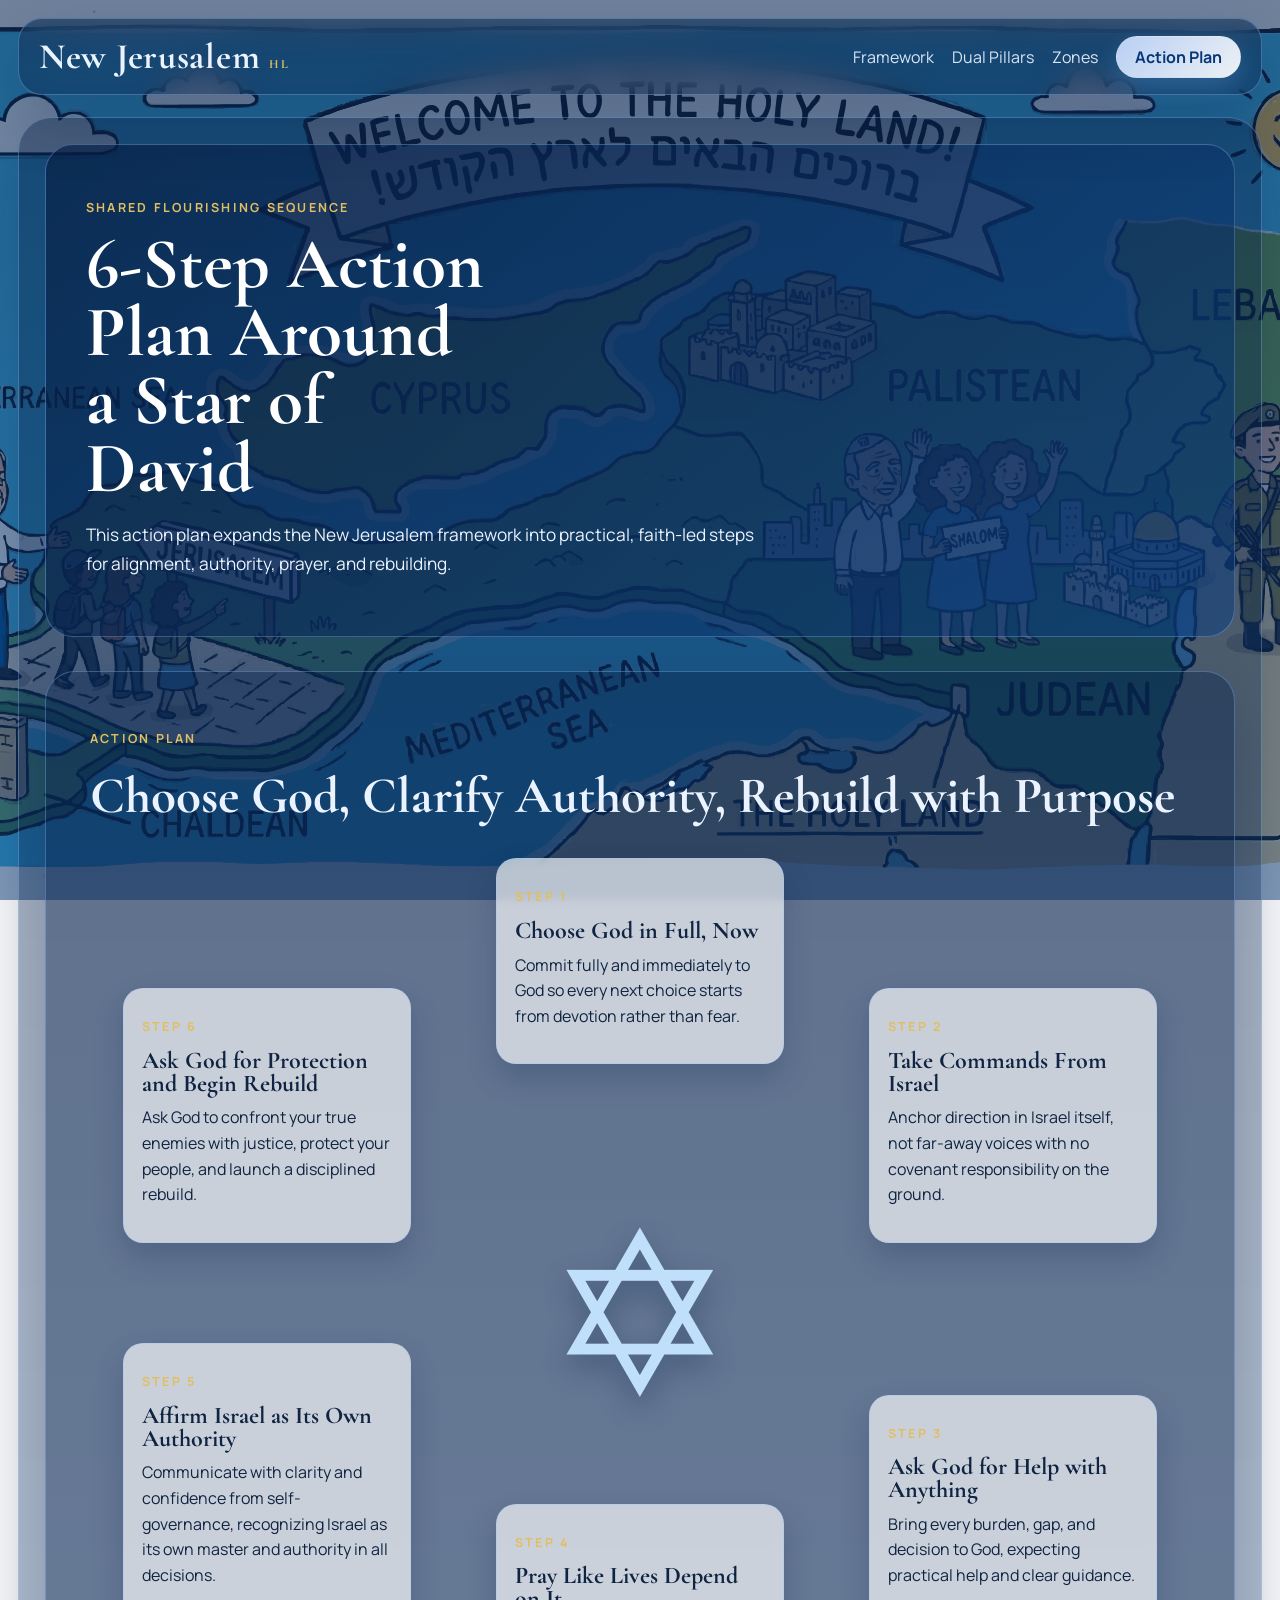
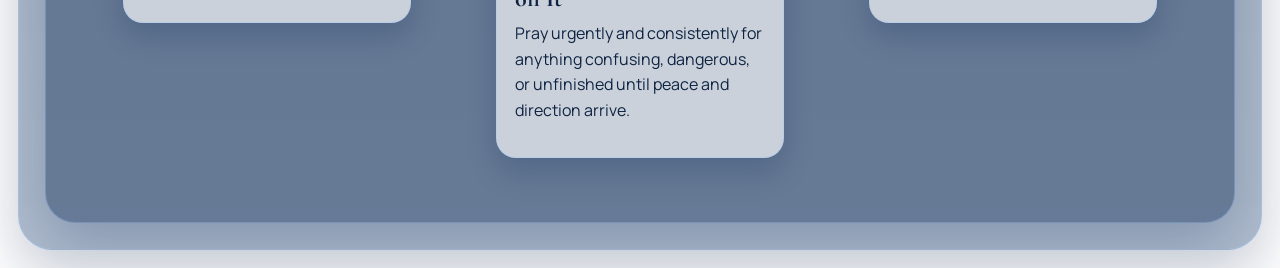
==== action-plan.html @ b526fa11 "feat: initialize holylands.fyi static site - add homepage and action plan pages - add shared stylesh" ====
<!DOCTYPE html>
<html lang="en">
<head>
  <meta charset="UTF-8">
  <meta name="viewport" content="width=device-width, initial-scale=1.0">
  <title>6-Step Action Plan (HL)</title>
  <meta name="description" content="A six-step action plan for New Jerusalem, arranged around a Star of David and grounded in faith, clarity, and rebuilding.">
  <link rel="preconnect" href="https://fonts.googleapis.com">
  <link rel="preconnect" href="https://fonts.gstatic.com" crossorigin>
  <link href="https://fonts.googleapis.com/css2?family=Cormorant+Garamond:wght@500;600;700&family=Manrope:wght@400;500;600;700&display=swap" rel="stylesheet">
  <link rel="stylesheet" href="styles.css">
</head>
<body class="action-plan-page">
  <div class="action-shell">
    <nav class="top-nav" aria-label="Primary">
      <a class="brand" href="index.html">New Jerusalem <span>HL</span></a>
      <div class="nav-links">
        <a href="index.html#framework">Framework</a>
        <a href="index.html#pillars">Dual Pillars</a>
        <a href="index.html#zones">Zones</a>
        <a class="nav-pill nav-pill-primary" href="action-plan.html">Action Plan</a>
      </div>
    </nav>

    <main class="action-main">
      <section class="hero-panel action-hero">
        <p class="eyebrow">Shared Flourishing Sequence</p>
        <h1>6-Step Action Plan Around a Star of David</h1>
        <p class="hero-copy">
          This action plan expands the New Jerusalem framework into practical, faith-led steps for alignment, authority, prayer, and rebuilding.
        </p>
      </section>

      <section class="section plan-section" aria-labelledby="plan-title">
        <div class="section-heading">
          <p class="section-label">Action Plan</p>
          <h2 id="plan-title">Choose God, Clarify Authority, Rebuild with Purpose</h2>
        </div>

        <div class="star-plan" role="list" aria-label="Six-step action plan">
          <article class="plan-step step-1" role="listitem">
            <p class="card-code">Step 1</p>
            <h3>Choose God in Full, Now</h3>
            <p>Commit fully and immediately to God so every next choice starts from devotion rather than fear.</p>
          </article>

          <article class="plan-step step-2" role="listitem">
            <p class="card-code">Step 2</p>
            <h3>Take Commands From Israel</h3>
            <p>Anchor direction in Israel itself, not far-away voices with no covenant responsibility on the ground.</p>
          </article>

          <article class="plan-step step-3" role="listitem">
            <p class="card-code">Step 3</p>
            <h3>Ask God for Help with Anything</h3>
            <p>Bring every burden, gap, and decision to God, expecting practical help and clear guidance.</p>
          </article>

          <article class="plan-step step-4" role="listitem">
            <p class="card-code">Step 4</p>
            <h3>Pray Like Lives Depend on It</h3>
            <p>Pray urgently and consistently for anything confusing, dangerous, or unfinished until peace and direction arrive.</p>
          </article>

          <article class="plan-step step-5" role="listitem">
            <p class="card-code">Step 5</p>
            <h3>Affirm Israel as Its Own Authority</h3>
            <p>Communicate with clarity and confidence from self-governance, recognizing Israel as its own master and authority in all decisions.</p>
          </article>

          <article class="plan-step step-6" role="listitem">
            <p class="card-code">Step 6</p>
            <h3>Ask God for Protection and Begin Rebuild</h3>
            <p>Ask God to confront your true enemies with justice, protect your people, and launch a disciplined rebuild.</p>
          </article>

          <div class="star-core" aria-hidden="true">
            <span class="star-mark">&#10017;</span>
          </div>
        </div>
      </section>
    </main>
  </div>
</body>
</html>
---- styles.css ----
:root {
  --bg: #ecf4ff;
  --surface: rgba(8, 35, 84, 0.82);
  --surface-soft: rgba(255, 255, 255, 0.9);
  --surface-card: rgba(255, 255, 255, 0.94);
  --text-strong: #ffffff;
  --text-body: #eaf3ff;
  --text-dark: #0f2442;
  --line: rgba(150, 195, 255, 0.34);
  --gold: #e0bf62;
  --green: #2f8a57;
  --blue: #0e55ab;
  --blue-soft: #3f84d6;
  --shadow: 0 24px 60px rgba(6, 27, 66, 0.24);
}

* {
  box-sizing: border-box;
}

html {
  height: 100%;
  scroll-behavior: smooth;
}

body {
  min-height: 100%;
  margin: 0;
  font-family: "Manrope", sans-serif;
  background:
    radial-gradient(circle at top, rgba(70, 140, 234, 0.34), transparent 28%),
    linear-gradient(180deg, #e8f2ff 0%, #dbeafc 100%);
  color: var(--text-body);
}

body.landing-page {
  background:
    linear-gradient(180deg, rgba(10, 44, 97, 0.58), rgba(11, 63, 134, 0.5)),
    url('visit.holyland.fyi.svg') center / cover no-repeat fixed;
  background-attachment: fixed;
}

body.landing-page .action-shell {
  gap: 22px;
}

body.landing-page .top-nav {
  background: rgba(6, 31, 71, 0.44);
}

body.action-plan-page {
  background:
    linear-gradient(180deg, rgba(10, 44, 97, 0.58), rgba(11, 63, 134, 0.5)),
    url('map.holyland.fyi.svg') center / cover no-repeat fixed;
  background-attachment: fixed;
}

body.action-plan-page .action-shell {
  gap: 22px;
}

body.action-plan-page .top-nav {
  background: rgba(6, 31, 71, 0.44);
}

a {
  color: inherit;
  text-decoration: none;
}

button {
  font: inherit;
}

.page-shell,
.action-shell {
  min-height: 100vh;
  max-width: 1560px;
  margin: 0 auto;
  padding: 18px;
  display: grid;
  grid-template-rows: auto minmax(0, 1fr);
  gap: 14px;
}

.top-nav {
  display: flex;
  align-items: center;
  justify-content: space-between;
  gap: 16px;
  padding: 16px 20px;
  border: 1px solid var(--line);
  border-radius: 24px;
  background: rgba(6, 31, 71, 0.64);
  backdrop-filter: blur(14px);
  box-shadow: var(--shadow);
  position: relative;
  z-index: 2;
}

.brand {
  font-family: "Cormorant Garamond", serif;
  font-size: clamp(1.8rem, 2.8vw, 2.6rem);
  font-weight: 700;
  letter-spacing: 0.02em;
}

.brand span,
.card-code,
.section-label,
.eyebrow {
  color: var(--gold);
  text-transform: uppercase;
  letter-spacing: 0.18em;
  font-size: 0.78rem;
  font-weight: 700;
}

.nav-links {
  display: flex;
  align-items: center;
  gap: 18px;
  flex-wrap: wrap;
}

.nav-links a {
  opacity: 0.92;
}

.nav-pill {
  display: inline-flex;
  align-items: center;
  justify-content: center;
  min-height: 42px;
  padding: 0 18px;
  border-radius: 999px;
  font-weight: 700;
  border: 1px solid rgba(255, 244, 214, 0.2);
  background: rgba(255, 255, 255, 0.05);
}

.nav-pill-primary {
  background: linear-gradient(135deg, #c7dbff, #ffffff);
  color: #073679;
  box-shadow: 0 10px 24px rgba(120, 172, 239, 0.28);
}

.hero-panel {
  border-radius: 34px;
  border: 1px solid var(--line);
  box-shadow: var(--shadow);
}

.content-panel {
  min-height: 0;
  overflow-y: auto;
  padding: 20px;
  border-radius: 34px;
  border: 1px solid var(--line);
  background: linear-gradient(180deg, rgba(7, 34, 78, 0.92), rgba(9, 56, 119, 0.86));
  box-shadow: var(--shadow);
  scrollbar-gutter: stable;
}

.action-main {
  min-height: 0;
  overflow-y: auto;
  padding: 26px;
  border-radius: 34px;
  border: 1px solid var(--line);
  background: linear-gradient(180deg, rgba(5, 28, 66, 0.4), rgba(8, 50, 106, 0.32));
  box-shadow: var(--shadow);
}

.action-main > * + * {
  margin-top: 34px;
}

.content-panel > * + * {
  margin-top: 18px;
}

.hero-panel {
  padding: clamp(22px, 3.6vw, 40px);
  border-radius: 28px;
  background: linear-gradient(135deg, rgba(6, 29, 66, 0.66), rgba(12, 62, 128, 0.54));
  border: 1px solid var(--line);
  box-shadow: none;
}

h1,
h2,
h3 {
  margin: 0;
  font-family: "Cormorant Garamond", serif;
  line-height: 0.95;
}

h1 {
  max-width: 12ch;
  margin-top: 12px;
  font-size: clamp(3rem, 5.6vw, 5.4rem);
  color: var(--text-strong);
}

h2 {
  font-size: clamp(2.1rem, 4vw, 3.6rem);
  color: inherit;
}

h3 {
  font-size: clamp(1.5rem, 3vw, 2rem);
  margin-top: 12px;
}

p {
  line-height: 1.7;
  font-size: 1rem;
}

.hero-copy {
  max-width: 62ch;
  margin-top: 16px;
  font-size: 1.08rem;
}

.section {
  padding: clamp(24px, 4vw, 40px);
  border-radius: 30px;
  background: rgba(7, 35, 78, 0.56);
  border: 1px solid var(--line);
  box-shadow: var(--shadow);
}

.shared-flourishing {
  margin-top: 28px;
  padding: 16px;
  border: 1px solid var(--line);
  border-radius: 18px;
  background: rgba(255, 255, 255, 0.08);
}

.shared-actions {
  display: flex;
  align-items: center;
  gap: 12px;
  flex-wrap: wrap;
  margin-top: 8px;
}

.section-heading {
  display: grid;
  gap: 10px;
  margin-bottom: 18px;
}

.two-column,
.pillars-layout,
.card-grid {
  display: grid;
  gap: 20px;
}

.two-column {
  grid-template-columns: repeat(2, minmax(0, 1fr));
}

.three-up {
  grid-template-columns: repeat(3, minmax(0, 1fr));
}

.two-up,
.pillars-layout {
  grid-template-columns: repeat(2, minmax(0, 1fr));
}

.info-card,
.pillar-card {
  border-radius: 24px;
  padding: 24px;
}

.info-card {
  background: var(--surface-card);
  color: var(--text-dark);
}

.pillar-card {
  background: linear-gradient(160deg, rgba(36, 56, 47, 0.88), rgba(20, 31, 26, 0.8));
}

.soft-panel {
  background: var(--surface-soft);
}

.accent-gold {
  border-top: 4px solid var(--gold);
}

.accent-green {
  border-top: 4px solid var(--green);
}

.accent-blue {
  border-top: 4px solid var(--blue);
}

.card-focus {
  margin-top: 10px;
  font-weight: 700;
}

.pillar-number {
  display: inline-flex;
  align-items: center;
  justify-content: center;
  width: 54px;
  height: 54px;
  border-radius: 50%;
  background: rgba(216, 179, 93, 0.15);
  color: var(--gold);
  font-weight: 700;
}

.sovereign-truth {
  margin: 24px 0 0;
  padding: 22px 24px;
  border-left: 4px solid var(--gold);
  background: rgba(255, 255, 255, 0.12);
  border-radius: 0 20px 20px 0;
}

.sovereign-truth p {
  margin: 0;
  font-size: 1.06rem;
}

.plan-section {
  overflow: hidden;
  padding: clamp(26px, 4.2vw, 44px);
  background: rgba(7, 35, 78, 0.43);
}

.star-plan {
  position: relative;
  min-height: 940px;
}

.plan-step {
  position: absolute;
  width: min(288px, 37vw);
  padding: 18px;
  border-radius: 20px;
  border: 1px solid var(--line);
  background: rgba(255, 255, 255, 0.66);
  backdrop-filter: blur(4px);
  color: var(--text-dark);
  box-shadow: 0 14px 30px rgba(7, 32, 73, 0.2);
}

.plan-step h3 {
  margin-top: 10px;
  font-size: 1.5rem;
}

.plan-step p {
  margin-top: 10px;
  line-height: 1.6;
}

.step-1 {
  top: 20px;
  left: 50%;
  transform: translateX(-50%);
}

.step-2 {
  top: 150px;
  right: 3%;
}

.step-3 {
  bottom: 155px;
  right: 3%;
}

.step-4 {
  bottom: 20px;
  left: 50%;
  transform: translateX(-50%);
}

.step-5 {
  bottom: 155px;
  left: 3%;
}

.step-6 {
  top: 150px;
  left: 3%;
}

.star-core {
  position: absolute;
  left: 50%;
  top: 50%;
  transform: translate(-50%, -50%);
  width: auto;
  display: grid;
  place-items: center;
}

.star-mark {
  display: block;
  font-size: clamp(8rem, 20vw, 14rem);
  line-height: 1;
  color: rgba(196, 228, 255, 0.96);
  text-shadow: 0 12px 28px rgba(7, 33, 75, 0.34);
}

/* Fade structural boxes when they carry no textual content. */
.hero-panel:not(:has(p, h1, h2, h3, h4, h5, h6, li, a)),
.section:not(:has(p, h1, h2, h3, h4, h5, h6, li, a)),
.shared-flourishing:not(:has(p, h1, h2, h3, h4, h5, h6, li, a)),
.info-card:not(:has(p, h1, h2, h3, h4, h5, h6, li, a)),
.pillar-card:not(:has(p, h1, h2, h3, h4, h5, h6, li, a)),
.plan-step:not(:has(p, h1, h2, h3, h4, h5, h6, li, a)) {
  background: rgba(255, 255, 255, 0.02);
  border-color: rgba(150, 195, 255, 0.1);
  box-shadow: none;
  backdrop-filter: none;
}

@media (max-width: 900px) {
  .top-nav,
  .two-column,
  .three-up,
  .two-up,
  .pillars-layout {
    grid-template-columns: 1fr;
  }

  .top-nav {
    justify-items: start;
  }

  .nav-links {
    width: 100%;
  }

  h1 {
    max-width: 14ch;
  }

  .star-plan {
    min-height: 0;
    display: grid;
    gap: 16px;
  }

  .plan-step,
  .step-1,
  .step-2,
  .step-3,
  .step-4,
  .step-5,
  .step-6 {
    position: static;
    width: 100%;
    transform: none;
  }

  .star-core {
    position: static;
    transform: none;
    margin: 8px auto;
  }
}

@media (max-width: 640px) {
  .page-shell,
  .action-shell {
    padding: 14px;
  }

  .top-nav,
  .content-panel,
  .action-main,
  .hero-panel,
  .section,
  .info-card,
  .pillar-card,
  .plan-step {
    padding: 20px;
    border-radius: 22px;
  }

  .nav-links {
    flex-direction: column;
    align-items: stretch;
  }

  .nav-pill {
    width: 100%;
  }

  .shared-actions .nav-pill {
    width: 100%;
  }
}
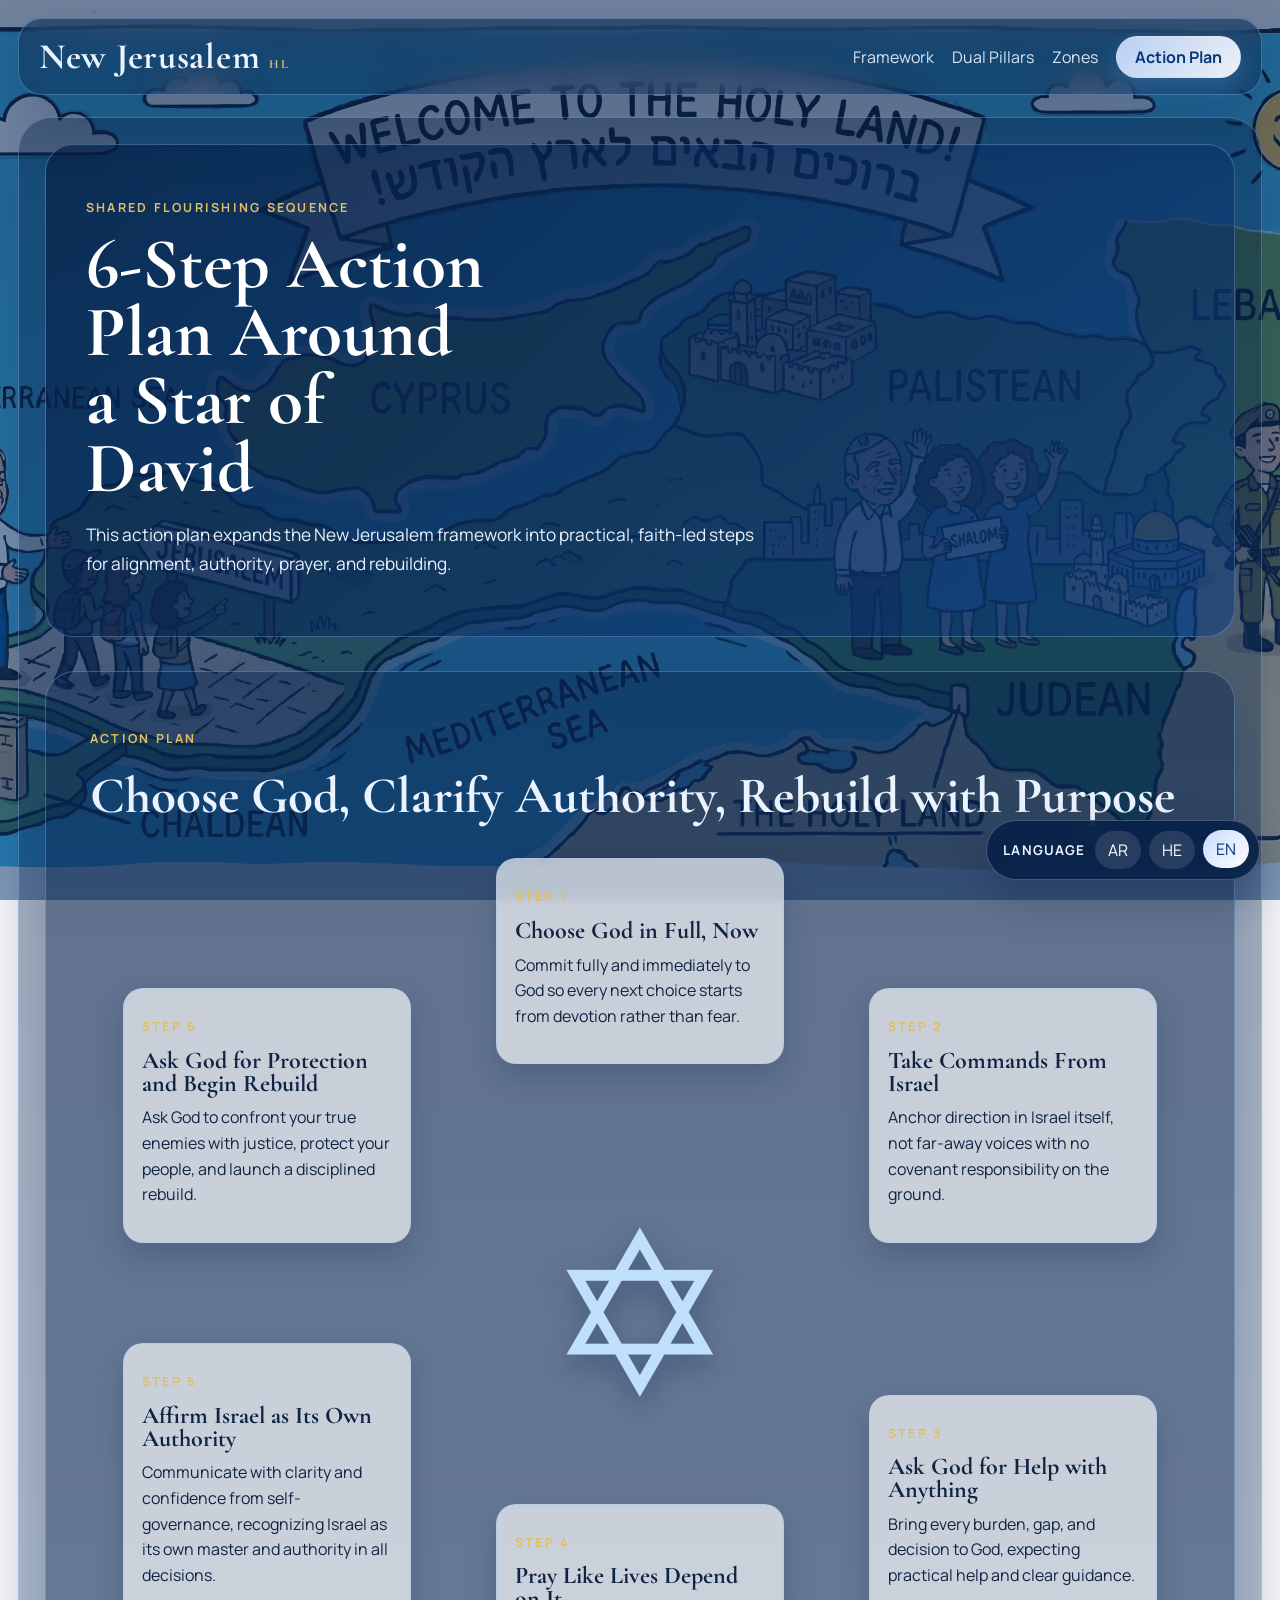
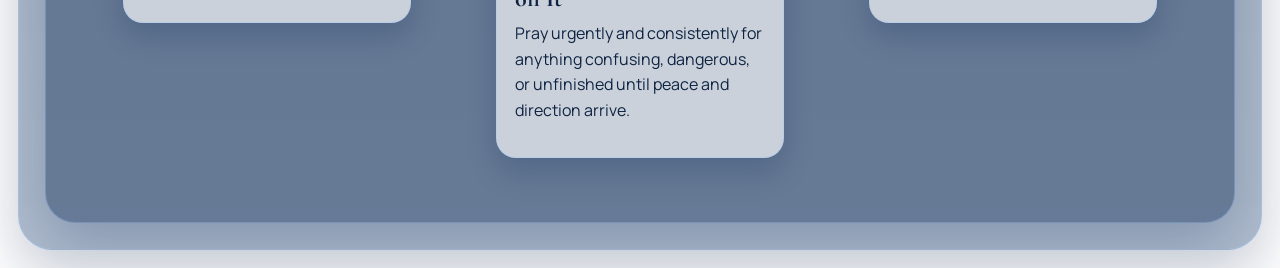
==== commit 6373e4e4: "feat: enhance multilingual support and UI updates - Updated site.webmanifest to include multilingual" ====
--- a/action-plan.html
+++ b/action-plan.html
@@ -3,75 +3,132 @@
 <head>
   <meta charset="UTF-8">
   <meta name="viewport" content="width=device-width, initial-scale=1.0">
-  <title>6-Step Action Plan (HL)</title>
-  <meta name="description" content="A six-step action plan for New Jerusalem, arranged around a Star of David and grounded in faith, clarity, and rebuilding.">
+
+  <title>6-Step Action Plan - New Jerusalem (HL) | HolyLands.fyi</title>
+  <meta name="description" content="A six-step faith-led action plan for New Jerusalem - choose God, clarify authority, pray, affirm Israel's sovereignty, and begin a disciplined rebuild toward peace and abundance.">
+  <meta name="keywords" content="New Jerusalem, Holy Land, action plan, HL, faith steps, Israel, reconciliation, prayer, rebuild, HolyLands">
+  <meta name="author" content="HolyLands.fyi">
+  <meta name="robots" content="index, follow">
+  <meta name="theme-color" content="#082354">
+  <link rel="canonical" href="https://holylands.fyi/action-plan.html">
+
+  <!-- Open Graph -->
+  <meta property="og:type" content="article">
+  <meta property="og:url" content="https://holylands.fyi/action-plan.html">
+  <meta property="og:site_name" content="HolyLands.fyi">
+  <meta property="og:title" content="6-Step Action Plan - New Jerusalem (HL) | HolyLands.fyi">
+  <meta property="og:description" content="A faith-led six-step sequence arranged around a Star of David: choose God, anchor authority in Israel, pray, affirm self-governance, and launch a disciplined rebuild toward shared flourishing.">
+  <meta property="og:image" content="https://holylands.fyi/og-image.png">
+  <meta property="og:image:alt" content="New Jerusalem HL - HolyLands.fyi 6-Step Action Plan">
+  <meta property="og:image:width" content="1200">
+  <meta property="og:image:height" content="630">
+  <meta property="og:locale" content="en_US">
+
+  <!-- Twitter Card -->
+  <meta name="twitter:card" content="summary_large_image">
+  <meta name="twitter:title" content="6-Step Action Plan - New Jerusalem (HL) | HolyLands.fyi">
+  <meta name="twitter:description" content="A faith-led six-step sequence: choose God, anchor authority in Israel, pray, affirm self-governance, and launch a disciplined rebuild toward shared flourishing.">
+  <meta name="twitter:image" content="https://holylands.fyi/og-image.png">
+  <meta name="twitter:image:alt" content="New Jerusalem HL - HolyLands.fyi 6-Step Action Plan">
+
+  <!-- Favicons & manifest -->
+  <link rel="icon" type="image/svg+xml" href="/favicon.svg">
+  <link rel="icon" type="image/x-icon" href="/favicon.ico">
+  <link rel="apple-touch-icon" sizes="180x180" href="/apple-touch-icon.png">
+  <link rel="manifest" href="/site.webmanifest">
+
+  <!-- Structured data -->
+  <script id="page-schema" type="application/ld+json">
+  {
+    "@context": "https://schema.org",
+    "@type": "Article",
+    "headline": "6-Step Action Plan for New Jerusalem (HL)",
+    "description": "A six-step faith-led action plan for New Jerusalem - choose God, clarify authority, pray, affirm Israel's sovereignty, and begin a disciplined rebuild.",
+    "url": "https://holylands.fyi/action-plan.html",
+    "image": "https://holylands.fyi/og-image.png",
+    "publisher": {
+      "@type": "Organization",
+      "name": "HolyLands.fyi",
+      "logo": {
+        "@type": "ImageObject",
+        "url": "https://holylands.fyi/favicon.svg"
+      }
+    },
+    "isPartOf": {
+      "@type": "WebSite",
+      "name": "HolyLands.fyi",
+      "url": "https://holylands.fyi/"
+    }
+  }
+  </script>
+
   <link rel="preconnect" href="https://fonts.googleapis.com">
   <link rel="preconnect" href="https://fonts.gstatic.com" crossorigin>
   <link href="https://fonts.googleapis.com/css2?family=Cormorant+Garamond:wght@500;600;700&family=Manrope:wght@400;500;600;700&display=swap" rel="stylesheet">
   <link rel="stylesheet" href="styles.css">
 </head>
-<body class="action-plan-page">
+<body class="action-plan-page" data-page="action">
   <div class="action-shell">
     <nav class="top-nav" aria-label="Primary">
-      <a class="brand" href="index.html">New Jerusalem <span>HL</span></a>
+      <a class="brand" href="index.html" data-i18n="brand">New Jerusalem <span>HL</span></a>
       <div class="nav-links">
-        <a href="index.html#framework">Framework</a>
-        <a href="index.html#pillars">Dual Pillars</a>
-        <a href="index.html#zones">Zones</a>
-        <a class="nav-pill nav-pill-primary" href="action-plan.html">Action Plan</a>
+        <a href="index.html#framework" data-i18n="navFramework">Framework</a>
+        <a href="index.html#pillars" data-i18n="navPillars">Dual Pillars</a>
+        <a href="index.html#zones" data-i18n="navZones">Zones</a>
+        <a class="nav-pill nav-pill-primary" href="action-plan.html" data-i18n="navActionPlan">Action Plan</a>
       </div>
     </nav>
 
     <main class="action-main">
       <section class="hero-panel action-hero">
-        <p class="eyebrow">Shared Flourishing Sequence</p>
-        <h1>6-Step Action Plan Around a Star of David</h1>
-        <p class="hero-copy">
+        <p class="eyebrow" data-i18n="heroEyebrow">Shared Flourishing Sequence</p>
+        <h1 data-i18n="heroTitle">6-Step Action Plan Around a Star of David</h1>
+        <p class="hero-copy" data-i18n="heroCopy">
           This action plan expands the New Jerusalem framework into practical, faith-led steps for alignment, authority, prayer, and rebuilding.
         </p>
       </section>
 
       <section class="section plan-section" aria-labelledby="plan-title">
         <div class="section-heading">
-          <p class="section-label">Action Plan</p>
-          <h2 id="plan-title">Choose God, Clarify Authority, Rebuild with Purpose</h2>
+          <p class="section-label" data-i18n="planLabel">Action Plan</p>
+          <h2 id="plan-title" data-i18n="planTitle">Choose God, Clarify Authority, Rebuild with Purpose</h2>
         </div>
 
         <div class="star-plan" role="list" aria-label="Six-step action plan">
           <article class="plan-step step-1" role="listitem">
-            <p class="card-code">Step 1</p>
-            <h3>Choose God in Full, Now</h3>
-            <p>Commit fully and immediately to God so every next choice starts from devotion rather than fear.</p>
+            <p class="card-code" data-i18n="step1Code">Step 1</p>
+            <h3 data-i18n="step1Title">Choose God in Full, Now</h3>
+            <p data-i18n="step1Body">Commit fully and immediately to God so every next choice starts from devotion rather than fear.</p>
           </article>
 
           <article class="plan-step step-2" role="listitem">
-            <p class="card-code">Step 2</p>
-            <h3>Take Commands From Israel</h3>
-            <p>Anchor direction in Israel itself, not far-away voices with no covenant responsibility on the ground.</p>
+            <p class="card-code" data-i18n="step2Code">Step 2</p>
+            <h3 data-i18n="step2Title">Take Commands From Israel</h3>
+            <p data-i18n="step2Body">Anchor direction in Israel itself, not far-away voices with no covenant responsibility on the ground.</p>
           </article>
 
           <article class="plan-step step-3" role="listitem">
-            <p class="card-code">Step 3</p>
-            <h3>Ask God for Help with Anything</h3>
-            <p>Bring every burden, gap, and decision to God, expecting practical help and clear guidance.</p>
+            <p class="card-code" data-i18n="step3Code">Step 3</p>
+            <h3 data-i18n="step3Title">Ask God for Help with Anything</h3>
+            <p data-i18n="step3Body">Bring every burden, gap, and decision to God, expecting practical help and clear guidance.</p>
           </article>
 
           <article class="plan-step step-4" role="listitem">
-            <p class="card-code">Step 4</p>
-            <h3>Pray Like Lives Depend on It</h3>
-            <p>Pray urgently and consistently for anything confusing, dangerous, or unfinished until peace and direction arrive.</p>
+            <p class="card-code" data-i18n="step4Code">Step 4</p>
+            <h3 data-i18n="step4Title">Pray Like Lives Depend on It</h3>
+            <p data-i18n="step4Body">Pray urgently and consistently for anything confusing, dangerous, or unfinished until peace and direction arrive.</p>
           </article>
 
           <article class="plan-step step-5" role="listitem">
-            <p class="card-code">Step 5</p>
-            <h3>Affirm Israel as Its Own Authority</h3>
-            <p>Communicate with clarity and confidence from self-governance, recognizing Israel as its own master and authority in all decisions.</p>
+            <p class="card-code" data-i18n="step5Code">Step 5</p>
+            <h3 data-i18n="step5Title">Affirm Israel as Its Own Authority</h3>
+            <p data-i18n="step5Body">Communicate with clarity and confidence from self-governance, recognizing Israel as its own master and authority in all decisions.</p>
           </article>
 
           <article class="plan-step step-6" role="listitem">
-            <p class="card-code">Step 6</p>
-            <h3>Ask God for Protection and Begin Rebuild</h3>
-            <p>Ask God to confront your true enemies with justice, protect your people, and launch a disciplined rebuild.</p>
+            <p class="card-code" data-i18n="step6Code">Step 6</p>
+            <h3 data-i18n="step6Title">Ask God for Protection and Begin Rebuild</h3>
+            <p data-i18n="step6Body">Ask God to confront your true enemies with justice, protect your people, and launch a disciplined rebuild.</p>
           </article>
 
           <div class="star-core" aria-hidden="true">
@@ -81,5 +138,6 @@
       </section>
     </main>
   </div>
+  <script src="lang.js"></script>
 </body>
 </html>
--- a/styles.css
+++ b/styles.css
@@ -72,6 +72,10 @@
   font: inherit;
 }
 
+html[dir="rtl"] body {
+  text-align: right;
+}
+
 .page-shell,
 .action-shell {
   min-height: 100vh;
@@ -125,6 +129,12 @@
 
 .nav-links a {
   opacity: 0.92;
+}
+
+html[dir="rtl"] .top-nav,
+html[dir="rtl"] .nav-links,
+html[dir="rtl"] .shared-actions {
+  direction: rtl;
 }
 
 .nav-pill {
@@ -416,6 +426,56 @@
   line-height: 1;
   color: rgba(196, 228, 255, 0.96);
   text-shadow: 0 12px 28px rgba(7, 33, 75, 0.34);
+}
+
+.language-switcher {
+  position: fixed;
+  right: 20px;
+  bottom: 20px;
+  display: inline-flex;
+  align-items: center;
+  gap: 8px;
+  padding: 10px;
+  border: 1px solid rgba(255, 255, 255, 0.24);
+  border-radius: 999px;
+  background: rgba(6, 31, 71, 0.88);
+  box-shadow: 0 16px 40px rgba(6, 27, 66, 0.28);
+  backdrop-filter: blur(14px);
+  z-index: 20;
+}
+
+.language-switcher-label {
+  padding-inline: 6px 2px;
+  color: var(--text-body);
+  font-size: 0.84rem;
+  font-weight: 700;
+  letter-spacing: 0.08em;
+  text-transform: uppercase;
+}
+
+.language-switcher button {
+  min-width: 46px;
+  min-height: 38px;
+  padding: 0 12px;
+  border: 0;
+  border-radius: 999px;
+  background: rgba(255, 255, 255, 0.12);
+  color: var(--text-strong);
+  text-transform: uppercase;
+  cursor: pointer;
+  transition: background 160ms ease, color 160ms ease, transform 160ms ease;
+}
+
+.language-switcher button:hover,
+.language-switcher button:focus-visible {
+  background: rgba(255, 255, 255, 0.22);
+  outline: none;
+}
+
+.language-switcher button.is-active {
+  background: linear-gradient(135deg, #c7dbff, #ffffff);
+  color: #073679;
+  transform: translateY(-1px);
 }
 
 /* Fade structural boxes when they carry no textual content. */
@@ -507,4 +567,21 @@
   .shared-actions .nav-pill {
     width: 100%;
   }
+
+  .language-switcher {
+    right: 14px;
+    bottom: 14px;
+    gap: 6px;
+    padding: 8px;
+  }
+
+  .language-switcher-label {
+    display: none;
+  }
+
+  .language-switcher button {
+    min-width: 42px;
+    min-height: 36px;
+    padding: 0 10px;
+  }
 }
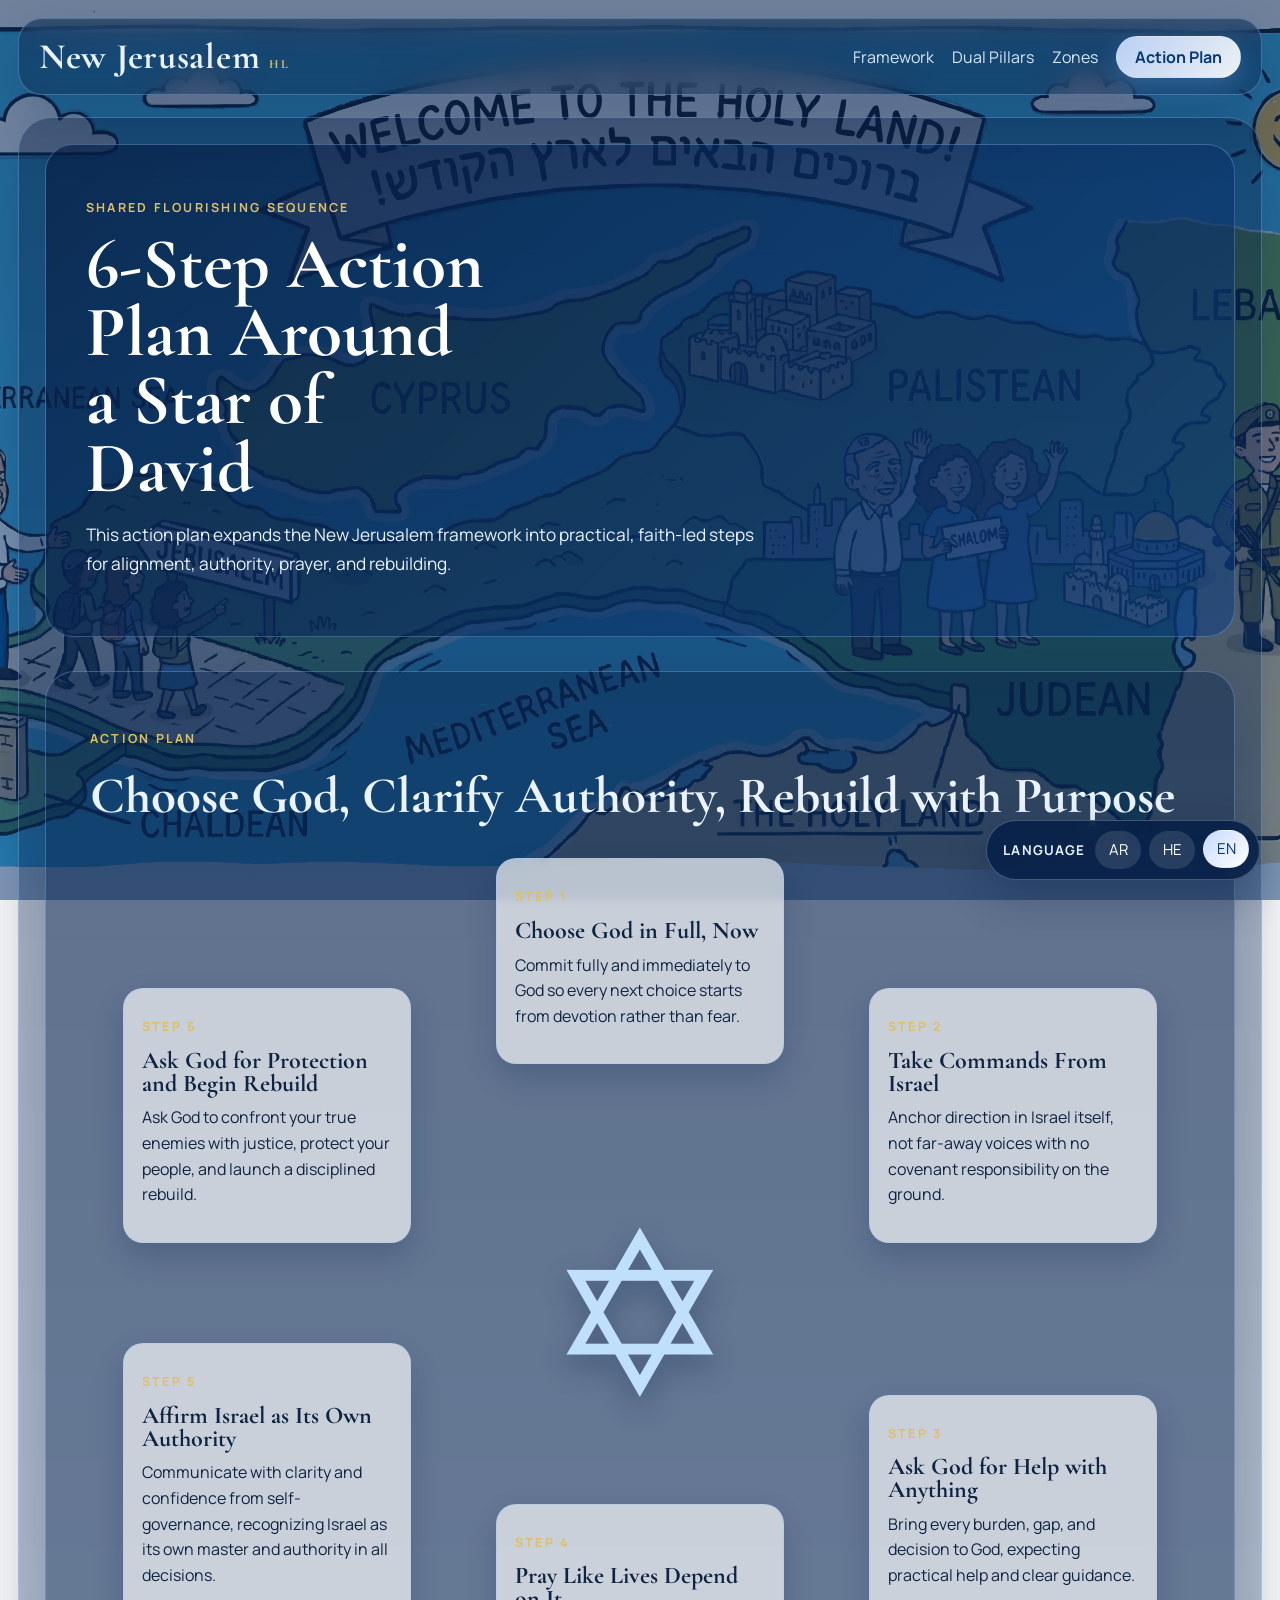
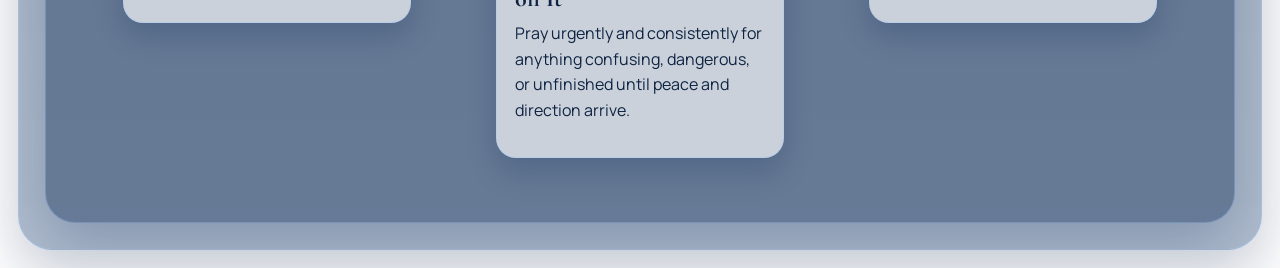
==== commit f045ca2d: "feat: update stylesheet and script links with versioning; enhance language switcher styles" ====
--- a/action-plan.html
+++ b/action-plan.html
@@ -65,7 +65,7 @@
   <link rel="preconnect" href="https://fonts.googleapis.com">
   <link rel="preconnect" href="https://fonts.gstatic.com" crossorigin>
   <link href="https://fonts.googleapis.com/css2?family=Cormorant+Garamond:wght@500;600;700&family=Manrope:wght@400;500;600;700&display=swap" rel="stylesheet">
-  <link rel="stylesheet" href="styles.css">
+  <link rel="stylesheet" href="styles.css?v=20260601a">
 </head>
 <body class="action-plan-page" data-page="action">
   <div class="action-shell">
@@ -138,6 +138,6 @@
       </section>
     </main>
   </div>
-  <script src="lang.js"></script>
+  <script src="lang.js?v=20260601a"></script>
 </body>
 </html>
--- a/styles.css
+++ b/styles.css
@@ -440,6 +440,7 @@
   border-radius: 999px;
   background: rgba(6, 31, 71, 0.88);
   box-shadow: 0 16px 40px rgba(6, 27, 66, 0.28);
+  -webkit-backdrop-filter: blur(14px);
   backdrop-filter: blur(14px);
   z-index: 20;
 }
@@ -454,13 +455,19 @@
 }
 
 .language-switcher button {
+  appearance: none;
+  -webkit-appearance: none;
   min-width: 46px;
   min-height: 38px;
   padding: 0 12px;
-  border: 0;
+  border: 1px solid transparent;
   border-radius: 999px;
   background: rgba(255, 255, 255, 0.12);
   color: var(--text-strong);
+  font-family: inherit;
+  font-size: 0.94rem;
+  line-height: 1;
+  text-align: center;
   text-transform: uppercase;
   cursor: pointer;
   transition: background 160ms ease, color 160ms ease, transform 160ms ease;
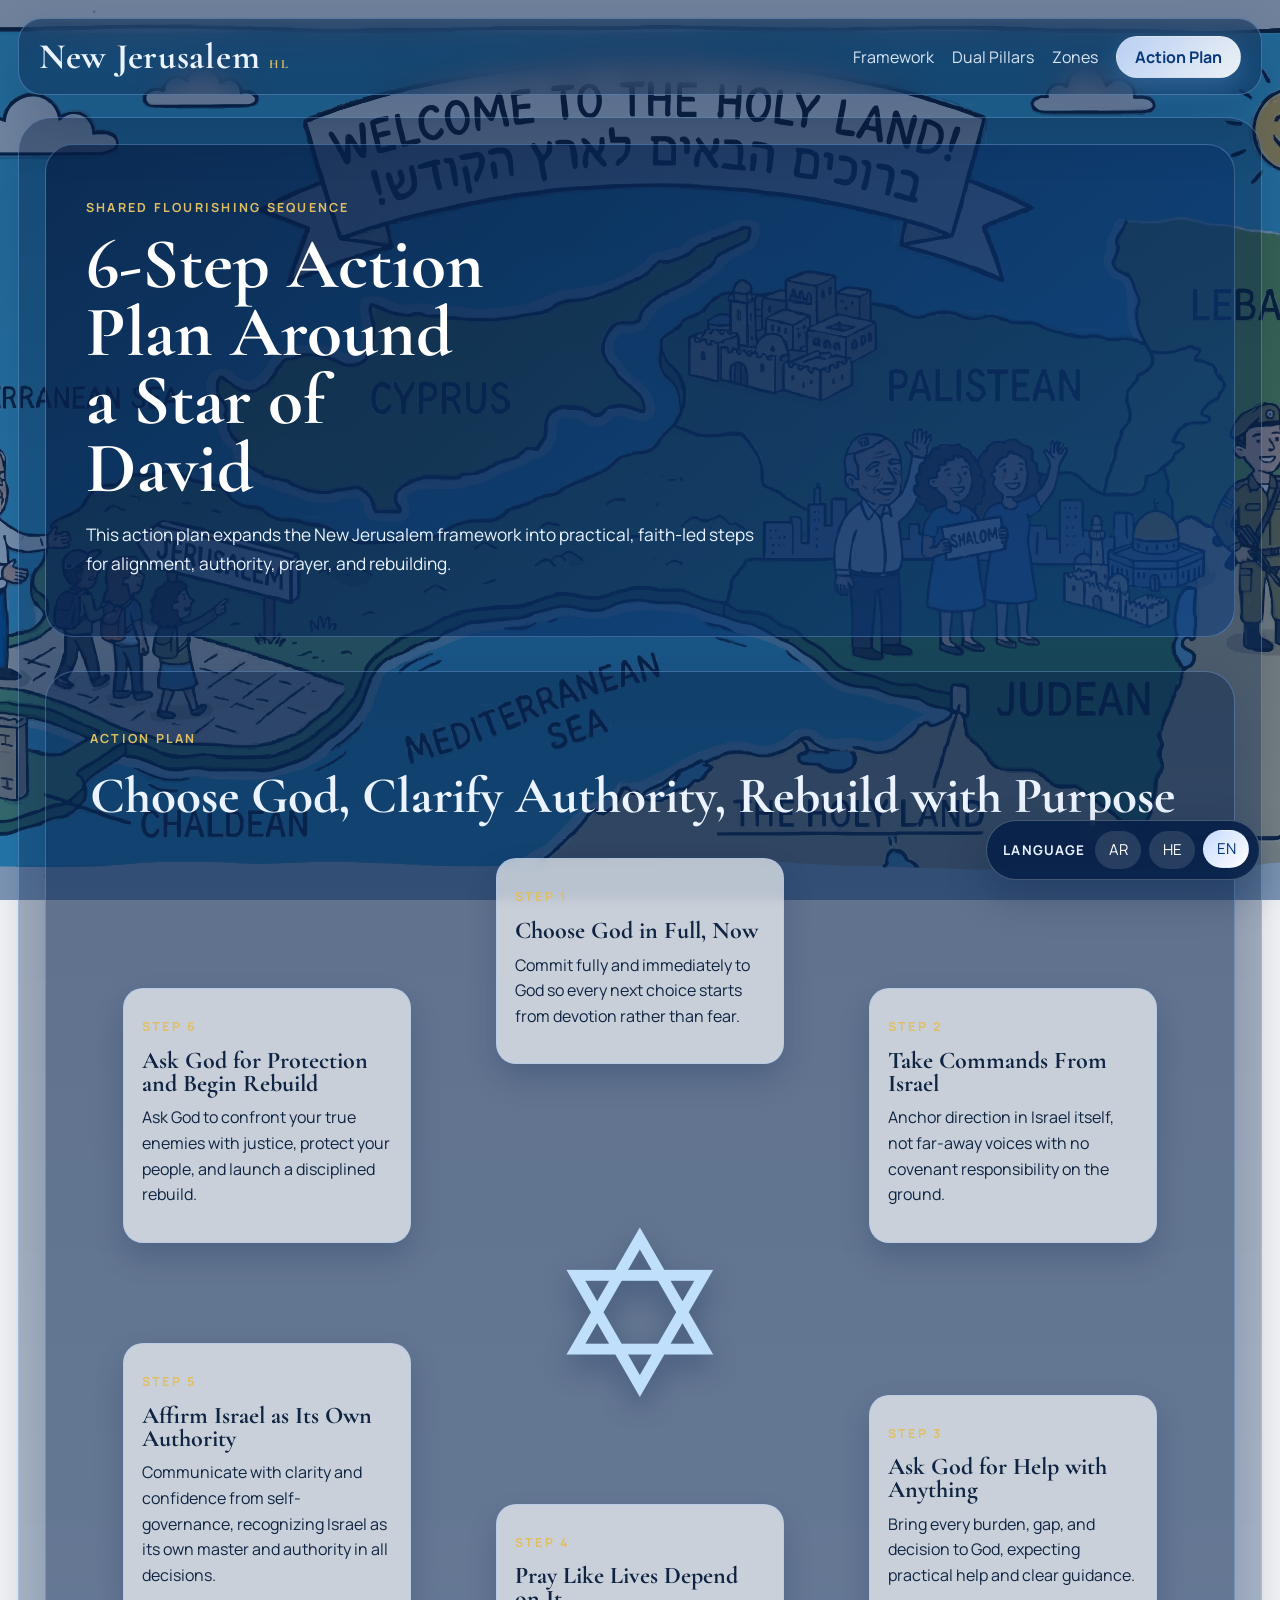
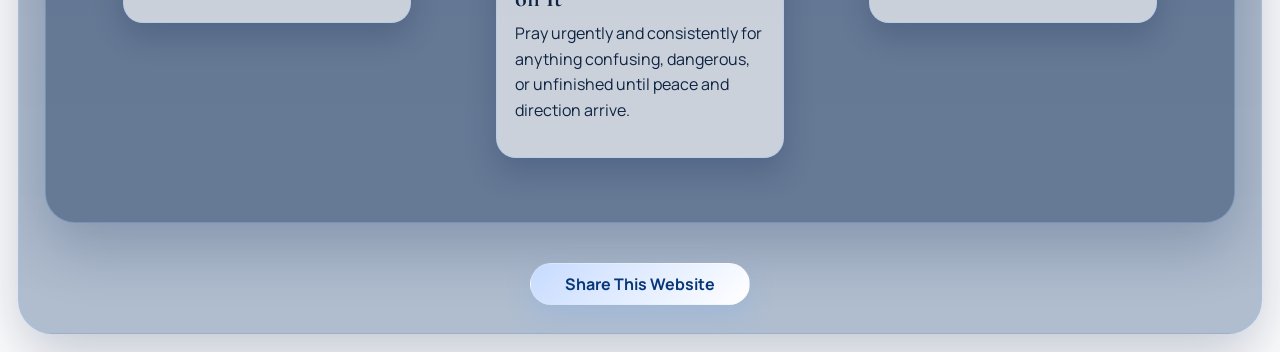
==== commit f729d01b: "feat: add share functionality and 404 page; update styles and translations" ====
--- a/action-plan.html
+++ b/action-plan.html
@@ -65,7 +65,7 @@
   <link rel="preconnect" href="https://fonts.googleapis.com">
   <link rel="preconnect" href="https://fonts.gstatic.com" crossorigin>
   <link href="https://fonts.googleapis.com/css2?family=Cormorant+Garamond:wght@500;600;700&family=Manrope:wght@400;500;600;700&display=swap" rel="stylesheet">
-  <link rel="stylesheet" href="styles.css?v=20260601a">
+  <link rel="stylesheet" href="styles.css?v=20260601b">
 </head>
 <body class="action-plan-page" data-page="action">
   <div class="action-shell">
@@ -136,8 +136,12 @@
           </div>
         </div>
       </section>
+
+      <section class="share-cta-row" aria-label="Share">
+        <a class="nav-pill nav-pill-primary share-launch-button" href="share.html" data-i18n="shareButton">Share This Website</a>
+      </section>
     </main>
   </div>
-  <script src="lang.js?v=20260601a"></script>
+  <script src="lang.js?v=20260601b"></script>
 </body>
 </html>
--- a/styles.css
+++ b/styles.css
@@ -60,6 +60,21 @@
 }
 
 body.action-plan-page .top-nav {
+  background: rgba(6, 31, 71, 0.44);
+}
+
+body.share-page {
+  background:
+    linear-gradient(180deg, rgba(10, 44, 97, 0.58), rgba(11, 63, 134, 0.5)),
+    url('map.holyland.fyi.svg') center / cover no-repeat fixed;
+  background-attachment: fixed;
+}
+
+body.share-page .action-shell {
+  gap: 22px;
+}
+
+body.share-page .top-nav {
   background: rgba(6, 31, 71, 0.44);
 }
 
@@ -485,6 +500,70 @@
   transform: translateY(-1px);
 }
 
+.share-cta-row {
+  display: flex;
+  justify-content: center;
+  align-items: center;
+  padding: 6px 4px 2px;
+}
+
+.share-launch-button {
+  min-width: 220px;
+}
+
+.share-cloud {
+  min-height: 0;
+  display: grid;
+  grid-template-columns: repeat(auto-fill, minmax(56px, 1fr));
+  gap: 12px;
+  align-items: start;
+  border-radius: 26px;
+  border: 1px solid var(--line);
+  background: rgba(7, 35, 78, 0.32);
+  padding: 14px;
+}
+
+.share-cloud-canvas {
+  display: none;
+}
+
+.share-cloud-layer {
+  display: contents;
+}
+
+.share-icon {
+  justify-self: center;
+  width: 44px;
+  height: 44px;
+  display: inline-flex;
+  align-items: center;
+  justify-content: center;
+  border-radius: 50%;
+  border: 1px solid rgba(255, 255, 255, 0.24);
+  background: rgba(5, 30, 71, 0.82);
+  color: #eaf3ff;
+  font-size: 0.72rem;
+  font-weight: 700;
+  letter-spacing: 0.06em;
+  box-shadow: 0 12px 24px rgba(5, 22, 52, 0.35);
+  backdrop-filter: blur(8px);
+  transition: transform 160ms ease, background 160ms ease, border-color 160ms ease;
+}
+
+.share-icon:hover,
+.share-icon:focus-visible {
+  transform: scale(1.14);
+  background: rgba(13, 67, 138, 0.92);
+  border-color: rgba(255, 255, 255, 0.56);
+  outline: none;
+}
+
+.share-icon-img {
+  width: 22px;
+  height: 22px;
+  display: block;
+}
+
 /* Fade structural boxes when they carry no textual content. */
 .hero-panel:not(:has(p, h1, h2, h3, h4, h5, h6, li, a)),
 .section:not(:has(p, h1, h2, h3, h4, h5, h6, li, a)),
@@ -575,6 +654,20 @@
     width: 100%;
   }
 
+  .share-launch-button {
+    width: 100%;
+  }
+
+  .share-cloud {
+    grid-template-columns: repeat(5, minmax(0, 1fr));
+    gap: 10px;
+  }
+
+  .share-icon:hover,
+  .share-icon:focus-visible {
+    transform: scale(1.12);
+  }
+
   .language-switcher {
     right: 14px;
     bottom: 14px;
